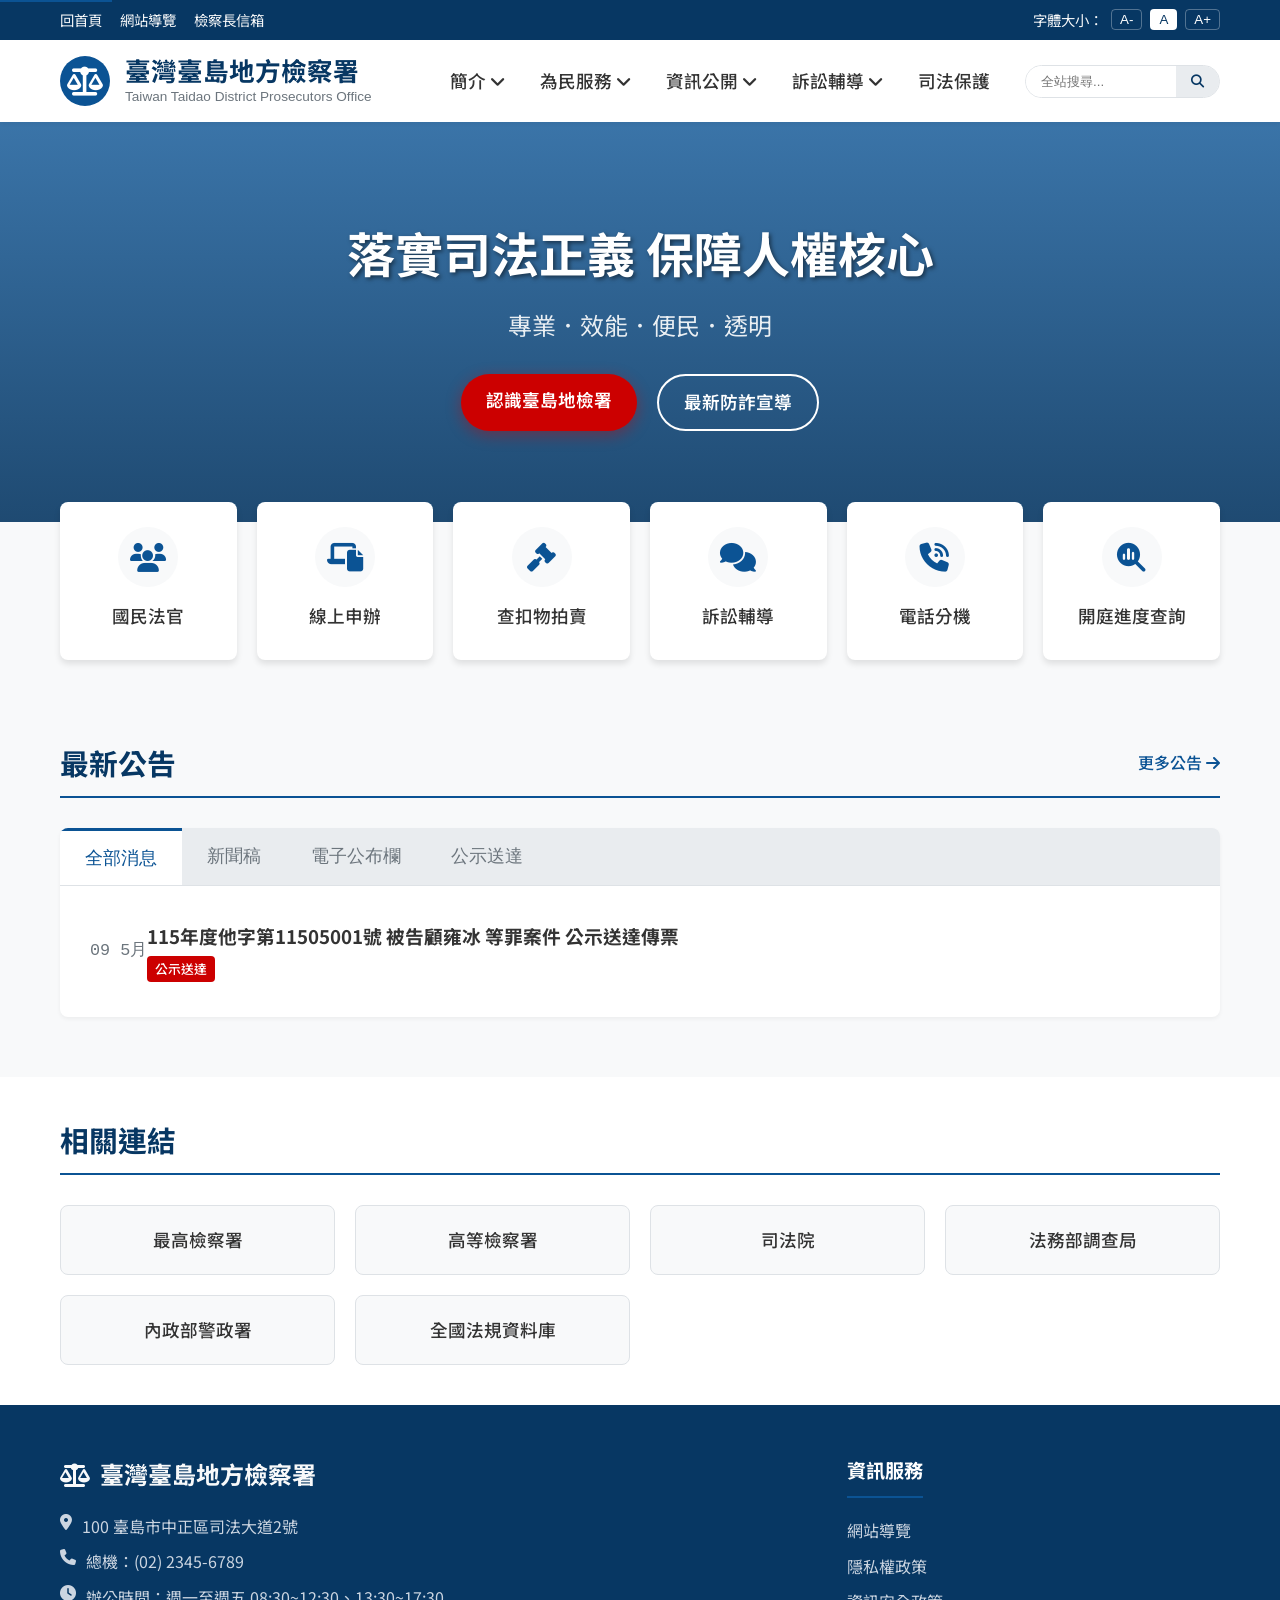
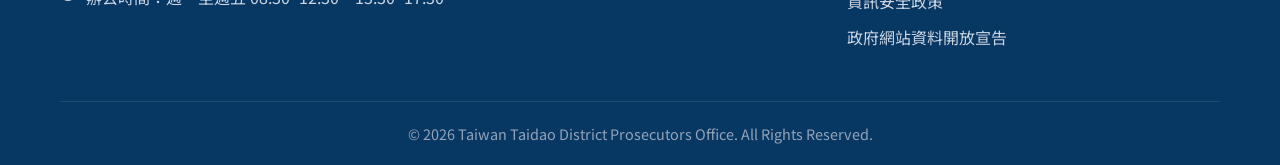
==== index.html @ 6222ab14 "Add files via upload" ====
<!DOCTYPE html>
<html lang="zh-TW">
<head>
    <meta charset="UTF-8">
    <meta name="viewport" content="width=device-width, initial-scale=1.0">
    <title>臺灣臺島地方檢察署</title>
    <link rel="stylesheet" href="styles.css">
    <link href="https://fonts.googleapis.com/css2?family=Noto+Sans+TC:wght@300;400;500;700&display=swap" rel="stylesheet">
    <link rel="stylesheet" href="https://cdnjs.cloudflare.com/ajax/libs/font-awesome/6.4.0/css/all.min.css">
</head>
<body>
    <a href="#main-content" class="skip-link">跳至主內容區</a>

    <header class="main-header">
        <div class="top-bar">
            <div class="container top-bar-inner">
                <div class="top-links">
                    <a href="index.html">回首頁</a>
                    <a href="content.html?page=sitemap">網站導覽</a>
                    <a href="contact.html">檢察長信箱</a>
                </div>
                <div class="font-size-controls">
                    <span>字體大小：</span>
                    <button class="font-btn" data-size="small">A-</button>
                    <button class="font-btn active" data-size="medium">A</button>
                    <button class="font-btn" data-size="large">A+</button>
                </div>
            </div>
        </div>
        <div class="nav-container container">
            <a href="index.html" class="logo">
                <div class="logo-img-placeholder">
                    <i class="fa-solid fa-scale-balanced"></i>
                </div>
                <div class="logo-text">
                    <h1>臺灣臺島地方檢察署</h1>
                    <p>Taiwan Taidao District Prosecutors Office</p>
                </div>
            </a>
            <nav class="main-nav">
                <ul class="nav-menu">
                    <li class="dropdown">
                        <a href="content.html?page=intro">簡介 <i class="fa-solid fa-angle-down"></i></a>
                        <ul class="dropdown-menu">
                            <li><a href="content.html?page=business">檢察業務簡介</a></li>
                            <li><a href="content.html?page=chief">檢察長介紹</a></li>
                            <li><a href="content.html?page=history">歷史沿革</a></li>
                            <li><a href="organization.html">機關組織與人員名冊</a></li>
                        </ul>
                    </li>
                    <li class="dropdown">
                        <a href="content.html?page=service">為民服務 <i class="fa-solid fa-angle-down"></i></a>
                        <ul class="dropdown-menu">
                            <li><a href="content.html?page=service_center">為民服務中心</a></li>
                            <li><a href="content.html?page=online">線上申辦服務</a></li>
                            <li><a href="court_status.html">開庭進度查詢</a></li>
                            <li><a href="content.html?page=survey">問卷調查</a></li>
                        </ul>
                    </li>
                    <li class="dropdown">
                        <a href="list.html?type=info">資訊公開 <i class="fa-solid fa-angle-down"></i></a>
                        <ul class="dropdown-menu">
                            <li><a href="list.html?type=news">新聞稿及澄清專區</a></li>
                            <li><a href="list.html?type=board">電子公布欄</a></li>
                            <li><a href="list.html?type=notice">公示送達</a></li>
                            <li><a href="list.html?type=auction">查扣物拍賣專區</a></li>
                        </ul>
                    </li>
                    <li class="dropdown">
                        <a href="content.html?page=counseling">訴訟輔導 <i class="fa-solid fa-angle-down"></i></a>
                        <ul class="dropdown-menu">
                            <li><a href="content.html?page=counseling_detail">訴訟程序介紹及輔導</a></li>
                            <li><a href="list.html?type=downloads">書狀例稿下載</a></li>
                            <li><a href="content.html?page=faq">常見問題</a></li>
                        </ul>
                    </li>
                    <li><a href="content.html?page=protection" style="display:block; padding: 10px 15px; color: var(--text-main); text-decoration: none; font-weight: 500; font-size: 1.1rem;">司法保護</a></li>
                </ul>
                <div class="search-box">
                    <input type="text" placeholder="全站搜尋..." aria-label="全站搜尋">
                    <button aria-label="搜尋"><i class="fa-solid fa-search"></i></button>
                </div>
            </nav>
        </div>
    </header>

    <main id="main-content">
        <!-- Hero Banner -->
        <section class="hero-banner">
            <div class="banner-content container">
                <h2>落實司法正義 保障人權核心</h2>
                <p>專業．效能．便民．透明</p>
                <div class="banner-actions">
                    <a href="content.html?page=intro" class="btn-primary">認識臺島地檢署</a>
                    <a href="content.html?page=antifraud" class="btn-secondary">最新防詐宣導</a>
                </div>
            </div>
        </section>

        <!-- Quick Services -->
        <section class="quick-services-section">
            <div class="container">
                <div class="quick-services">
                    <a href="content.html?page=citizen_judge" class="service-card">
                        <div class="service-icon"><i class="fa-solid fa-users"></i></div>
                        <h3>國民法官</h3>
                    </a>
                    <a href="content.html?page=online" class="service-card">
                        <div class="service-icon"><i class="fa-solid fa-laptop-file"></i></div>
                        <h3>線上申辦</h3>
                    </a>
                    <a href="list.html?type=auction" class="service-card">
                        <div class="service-icon"><i class="fa-solid fa-gavel"></i></div>
                        <h3>查扣物拍賣</h3>
                    </a>
                    <a href="content.html?page=counseling" class="service-card">
                        <div class="service-icon"><i class="fa-solid fa-comments"></i></div>
                        <h3>訴訟輔導</h3>
                    </a>
                    <a href="directory.html" class="service-card">
                        <div class="service-icon"><i class="fa-solid fa-phone-volume"></i></div>
                        <h3>電話分機</h3>
                    </a>
                    <a href="court_status.html" class="service-card">
                        <div class="service-icon"><i class="fa-solid fa-magnifying-glass-chart"></i></div>
                        <h3>開庭進度查詢</h3>
                    </a>
                </div>
            </div>
        </section>

        <!-- News Section -->
        <section class="news-section">
            <div class="container">
                <div class="section-header">
                    <h2>最新公告</h2>
                    <a href="list.html?type=all" class="view-all">更多公告 <i class="fa-solid fa-arrow-right"></i></a>
                </div>
                
                <div class="news-container">
                    <div class="news-tabs">
                        <button class="tab-btn active" data-target="tab-all">全部消息</button>
                        <button class="tab-btn" data-target="tab-news">新聞稿</button>
                        <button class="tab-btn" data-target="tab-board">電子公布欄</button>
                        <button class="tab-btn" data-target="tab-notice">公示送達</button>
                    </div>
                    
                    <div class="news-content active" id="tab-all">
                        <div class="news-list">
                            <a href="#" class="news-item" style="display: flex; text-decoration: none;">
                                <div class="news-date">
                                    <span class="day">09</span>
                                    <span class="month">5月</span>
                                </div>
                                <div class="news-text">
                                    <h3>115年度他字第11505001號 被告顧雍冰 等罪案件 公示送達傳票</h3>
                                    <span class="tag notice" style="display:inline-block; background-color:var(--secondary-color); color:white; padding:3px 8px; border-radius:4px; font-size:0.8rem; margin-top:5px;">公示送達</span>
                                </div>
                            </a>
                        </div>
                    </div>
                </div>
            </div>
        </section>
        
        <!-- Useful Links -->
        <section class="links-section">
            <div class="container">
                <div class="section-header">
                    <h2>相關連結</h2>
                </div>
                <div class="links-grid">
                    <a href="#" class="link-card">最高檢察署</a>
                    <a href="#" class="link-card">高等檢察署</a>
                    <a href="https://www.judicial.gov.tw/" target="_blank" class="link-card">司法院</a>
                    <a href="https://www.mjib.gov.tw/" target="_blank" class="link-card">法務部調查局</a>
                    <a href="https://police.taidao-police.com/" target="_blank" class="link-card">內政部警政署</a>
                    <a href="https://law.moj.gov.tw/" target="_blank" class="link-card">全國法規資料庫</a>
                </div>
            </div>
        </section>
    </main>

    <footer class="site-footer">
        <div class="container">
            <div class="footer-grid">
                <div class="footer-info">
                    <div class="footer-logo">
                        <i class="fa-solid fa-scale-balanced"></i>
                        <span>臺灣臺島地方檢察署</span>
                    </div>
                    <ul class="contact-list">
                        <li><i class="fa-solid fa-location-dot"></i> 100 臺島市中正區司法大道2號</li>
                        <li><i class="fa-solid fa-phone"></i> 總機：(02) 2345-6789</li>
                        <li><i class="fa-solid fa-clock"></i> 辦公時間：週一至週五 08:30~12:30、13:30~17:30</li>
                    </ul>
                </div>
                <div class="footer-links">
                    <h3>資訊服務</h3>
                    <ul>
                        <li><a href="content.html?page=sitemap">網站導覽</a></li>
                        <li><a href="content.html?page=privacy">隱私權政策</a></li>
                        <li><a href="content.html?page=security">資訊安全政策</a></li>
                        <li><a href="content.html?page=open_data">政府網站資料開放宣告</a></li>
                    </ul>
                </div>
            </div>
            <div class="footer-bottom">
                <p>&copy; 2026 Taiwan Taidao District Prosecutors Office. All Rights Reserved.</p>
            </div>
        </div>
    </footer>

    <script src="script.js"></script>
</body>
</html>
---- styles.css ----
:root {
    /* Colors based on traditional Taiwan government sites, modernized */
    --primary-color: #0b5394; /* Deep Blue */
    --primary-light: #3d85c6;
    --primary-dark: #073763;
    --secondary-color: #cc0000; /* Red accents */
    
    --bg-light: #f8f9fa;
    --bg-white: #ffffff;
    --bg-gray: #e9ecef;
    
    --text-main: #333333;
    --text-muted: #6c757d;
    --text-light: #f8f9fa;
    
    --border-color: #dee2e6;
    
    /* Tags */
    --tag-blue: #0d6efd;
    --tag-green: #198754;
    --tag-orange: #fd7e14;
    --tag-red: #dc3545;

    /* Styling */
    --radius-sm: 4px;
    --radius-md: 8px;
    --radius-lg: 12px;
    --shadow-sm: 0 2px 4px rgba(0,0,0,0.05);
    --shadow-md: 0 4px 6px rgba(0,0,0,0.1);
    --shadow-lg: 0 10px 15px rgba(0,0,0,0.1);
    
    --transition: 0.3s ease;
}

* {
    margin: 0;
    padding: 0;
    box-sizing: border-box;
}

html {
    scroll-behavior: smooth;
    font-size: 16px; /* Base font size for scalable typography */
}

/* Accessibility classes */
html.font-sm { font-size: 14px; }
html.font-lg { font-size: 18px; }

body {
    font-family: 'Noto Sans TC', -apple-system, BlinkMacSystemFont, "Segoe UI", Roboto, sans-serif;
    color: var(--text-main);
    background-color: var(--bg-light);
    line-height: 1.6;
}

.container {
    max-width: 1200px;
    margin: 0 auto;
    padding: 0 20px;
}

.skip-link {
    position: absolute;
    top: -40px;
    left: 0;
    background: var(--primary-color);
    color: white;
    padding: 8px;
    z-index: 1000;
    transition: top 0.2s;
}

.skip-link:focus {
    top: 0;
}

/* Header & Top Bar */
.top-bar {
    background-color: var(--primary-dark);
    color: var(--text-light);
    font-size: 0.9rem;
}

.top-bar-inner {
    display: flex;
    justify-content: space-between;
    align-items: center;
    height: 40px;
}

.top-links a {
    color: var(--text-light);
    text-decoration: none;
    margin-right: 15px;
    transition: var(--transition);
}

.top-links a:hover {
    color: #9fc5e8;
}

.font-size-controls {
    display: flex;
    align-items: center;
    gap: 8px;
}

.font-btn {
    background: transparent;
    border: 1px solid rgba(255,255,255,0.3);
    color: white;
    cursor: pointer;
    padding: 2px 8px;
    border-radius: 4px;
}

.font-btn.active {
    background: white;
    color: var(--primary-dark);
}

/* Main Header */
.main-header {
    background-color: var(--bg-white);
    box-shadow: var(--shadow-sm);
    position: sticky;
    top: 0;
    z-index: 100;
}

.nav-container {
    display: flex;
    justify-content: space-between;
    align-items: center;
    padding: 15px 20px;
}

.logo {
    display: flex;
    align-items: center;
    gap: 15px;
    text-decoration: none;
}

.logo-img-placeholder {
    width: 50px;
    height: 50px;
    background-color: var(--primary-color);
    color: white;
    border-radius: 50%;
    display: flex;
    align-items: center;
    justify-content: center;
    font-size: 1.8rem;
}

.logo-text h1 {
    font-size: 1.6rem;
    font-weight: 700;
    color: var(--primary-dark);
    line-height: 1.2;
}

.logo-text p {
    font-size: 0.85rem;
    color: var(--text-muted);
    font-family: Arial, sans-serif;
}

/* Navigation */
.main-nav {
    display: flex;
    align-items: center;
    gap: 20px;
}

.nav-menu {
    display: flex;
    list-style: none;
    gap: 5px;
}

.nav-menu > li > a {
    display: block;
    padding: 10px 15px;
    color: var(--text-main);
    text-decoration: none;
    font-weight: 500;
    font-size: 1.1rem;
    border-radius: var(--radius-sm);
    transition: var(--transition);
}

.nav-menu > li > a:hover {
    color: var(--primary-color);
    background-color: var(--bg-gray);
}

.dropdown {
    position: relative;
}

.dropdown-menu {
    position: absolute;
    top: 100%;
    left: 0;
    background-color: var(--bg-white);
    box-shadow: var(--shadow-md);
    border-radius: var(--radius-md);
    border: 1px solid var(--border-color);
    list-style: none;
    min-width: 200px;
    opacity: 0;
    visibility: hidden;
    transform: translateY(10px);
    transition: var(--transition);
    z-index: 100;
}

.dropdown:hover .dropdown-menu {
    opacity: 1;
    visibility: visible;
    transform: translateY(0);
}

.dropdown-menu li a {
    display: block;
    padding: 12px 20px;
    color: var(--text-main);
    text-decoration: none;
    border-bottom: 1px solid var(--bg-gray);
    transition: background-color 0.2s;
}

.dropdown-menu li:last-child a {
    border-bottom: none;
}

.dropdown-menu li a:hover {
    background-color: var(--bg-light);
    color: var(--primary-color);
}

/* Search Box */
.search-box {
    display: flex;
    border: 1px solid var(--border-color);
    border-radius: 20px;
    overflow: hidden;
}

.search-box input {
    border: none;
    padding: 8px 15px;
    outline: none;
    width: 150px;
    transition: width var(--transition);
}

.search-box input:focus {
    width: 200px;
}

.search-box button {
    background: var(--bg-gray);
    border: none;
    padding: 0 15px;
    cursor: pointer;
    color: var(--primary-dark);
}

/* Hero Banner */
.hero-banner {
    background: linear-gradient(rgba(11, 83, 148, 0.8), rgba(7, 55, 99, 0.9)), url('https://images.unsplash.com/photo-1505664177922-9961c470bbbf?q=80&w=2000&auto=format&fit=crop') center/cover;
    height: 400px;
    display: flex;
    align-items: center;
    color: white;
}

.banner-content {
    text-align: center;
}

.banner-content h2 {
    font-size: 3rem;
    font-weight: 700;
    margin-bottom: 15px;
    text-shadow: 2px 2px 4px rgba(0,0,0,0.5);
}

.banner-content p {
    font-size: 1.5rem;
    margin-bottom: 30px;
    opacity: 0.9;
}

.banner-actions {
    display: flex;
    gap: 20px;
    justify-content: center;
}

.btn-primary, .btn-secondary {
    padding: 12px 25px;
    border-radius: 30px;
    text-decoration: none;
    font-weight: 600;
    font-size: 1.1rem;
    transition: var(--transition);
}

.btn-primary {
    background-color: var(--secondary-color);
    color: white;
    box-shadow: 0 4px 15px rgba(204, 0, 0, 0.4);
}

.btn-primary:hover {
    background-color: #a30000;
    transform: translateY(-2px);
}

.btn-secondary {
    background-color: transparent;
    color: white;
    border: 2px solid white;
}

.btn-secondary:hover {
    background-color: white;
    color: var(--primary-dark);
}

/* Quick Services */
.quick-services-section {
    padding: 40px 0;
    margin-top: -60px;
    position: relative;
    z-index: 10;
}

.quick-services {
    display: grid;
    grid-template-columns: repeat(auto-fit, minmax(150px, 1fr));
    gap: 20px;
}

.service-card {
    background-color: var(--bg-white);
    border-radius: var(--radius-md);
    padding: 25px 15px;
    text-align: center;
    text-decoration: none;
    color: var(--text-main);
    box-shadow: var(--shadow-md);
    transition: var(--transition);
    border-bottom: 4px solid transparent;
}

.service-card:hover {
    transform: translateY(-5px);
    box-shadow: var(--shadow-lg);
    border-bottom-color: var(--primary-color);
}

.service-icon {
    width: 60px;
    height: 60px;
    margin: 0 auto 15px;
    background-color: var(--bg-light);
    border-radius: 50%;
    display: flex;
    align-items: center;
    justify-content: center;
    font-size: 1.8rem;
    color: var(--primary-color);
    transition: var(--transition);
}

.service-card:hover .service-icon {
    background-color: var(--primary-color);
    color: white;
}

.service-card h3 {
    font-size: 1.1rem;
    font-weight: 500;
}

/* News Section */
.news-section {
    padding: 40px 0 60px;
}

.section-header {
    display: flex;
    justify-content: space-between;
    align-items: center;
    margin-bottom: 30px;
    border-bottom: 2px solid var(--primary-color);
    padding-bottom: 10px;
}

.section-header h2 {
    color: var(--primary-dark);
    font-size: 1.8rem;
}

.view-all {
    color: var(--primary-color);
    text-decoration: none;
    font-weight: 500;
}

.view-all:hover {
    text-decoration: underline;
}

.news-container {
    background-color: var(--bg-white);
    border-radius: var(--radius-md);
    box-shadow: var(--shadow-sm);
    overflow: hidden;
}

.news-tabs {
    display: flex;
    background-color: var(--bg-gray);
    border-bottom: 1px solid var(--border-color);
}

.tab-btn {
    padding: 15px 25px;
    border: none;
    background: transparent;
    font-size: 1.1rem;
    font-weight: 500;
    color: var(--text-muted);
    cursor: pointer;
    transition: var(--transition);
}

.tab-btn.active {
    background-color: var(--bg-white);
    color: var(--primary-color);
    border-top: 3px solid var(--primary-color);
}

.news-content {
    display: none;
    padding: 20px;
}

.news-content.active {
    display: block;
}

.news-item {
    display: flex;
    align-items: center;
    padding: 15px 10px;
    border-bottom: 1px dashed var(--border-color);
    text-decoration: none;
    color: var(--text-main);
    transition: var(--transition);
}

.news-item:last-child {
    border-bottom: none;
}

.news-item:hover {
    background-color: var(--bg-light);
    transform: translateX(5px);
}

.news-meta {
    display: flex;
    align-items: center;
    gap: 15px;
    min-width: 200px;
}

.news-date {
    color: var(--text-muted);
    font-family: monospace;
    font-size: 1.05rem;
}

.tag {
    padding: 3px 8px;
    border-radius: 4px;
    font-size: 0.85rem;
    font-weight: 500;
    color: white;
}

.tag-blue { background-color: var(--tag-blue); }
.tag-green { background-color: var(--tag-green); }
.tag-orange { background-color: var(--tag-orange); }
.tag-red { background-color: var(--tag-red); }

.news-title {
    font-size: 1.1rem;
    font-weight: 400;
    overflow: hidden;
    text-overflow: ellipsis;
    white-space: nowrap;
}

.news-item:hover .news-title {
    color: var(--primary-color);
}

/* Links Section */
.links-section {
    padding: 40px 0;
    background-color: var(--bg-white);
}

.links-grid {
    display: grid;
    grid-template-columns: repeat(auto-fit, minmax(220px, 1fr));
    gap: 20px;
}

.link-card {
    display: block;
    text-align: center;
    padding: 20px 15px;
    background-color: var(--bg-light);
    border: 1px solid var(--border-color);
    border-radius: var(--radius-md);
    text-decoration: none;
    color: var(--text-main);
    font-weight: 500;
    font-size: 1.1rem;
    transition: var(--transition);
}

.link-card:hover {
    background-color: var(--primary-light);
    color: white;
    border-color: var(--primary-light);
    transform: translateY(-3px);
    box-shadow: var(--shadow-sm);
}

/* Footer */
.site-footer {
    background-color: var(--primary-dark);
    color: var(--text-light);
    padding: 50px 0 0;
}

.footer-grid {
    display: grid;
    grid-template-columns: 2fr 1fr;
    gap: 40px;
    margin-bottom: 40px;
}

.footer-logo {
    display: flex;
    align-items: center;
    gap: 10px;
    font-size: 1.5rem;
    font-weight: 700;
    margin-bottom: 20px;
}

.contact-list {
    list-style: none;
}

.contact-list li {
    margin-bottom: 10px;
    display: flex;
    gap: 10px;
    align-items: flex-start;
    color: #cbd5e1;
}

.footer-links h3, .footer-qrcode h3 {
    font-size: 1.2rem;
    margin-bottom: 20px;
    color: white;
    border-bottom: 2px solid var(--primary-color);
    padding-bottom: 10px;
    display: inline-block;
}

.footer-links ul {
    list-style: none;
}

.footer-links li {
    margin-bottom: 10px;
}

.footer-links a {
    color: #cbd5e1;
    text-decoration: none;
    transition: var(--transition);
}

.footer-links a:hover {
    color: white;
    padding-left: 5px;
}

.social-icons {
    display: flex;
    gap: 15px;
}

.social-icons a {
    display: flex;
    align-items: center;
    justify-content: center;
    width: 40px;
    height: 40px;
    background-color: rgba(255,255,255,0.1);
    color: white;
    border-radius: 50%;
    font-size: 1.2rem;
    text-decoration: none;
    transition: var(--transition);
}

.social-icons a:hover {
    background-color: var(--primary-color);
    transform: translateY(-3px);
}

.footer-bottom {
    text-align: center;
    padding: 20px 0;
    border-top: 1px solid rgba(255,255,255,0.1);
    color: #94a3b8;
    font-size: 0.9rem;
}

/* Responsive */
@media (max-width: 992px) {
    .nav-menu { display: none; }
    .hero-banner h2 { font-size: 2.2rem; }
    .footer-grid { grid-template-columns: 1fr; gap: 30px; }
    .news-item { flex-direction: column; align-items: flex-start; gap: 5px; }
}
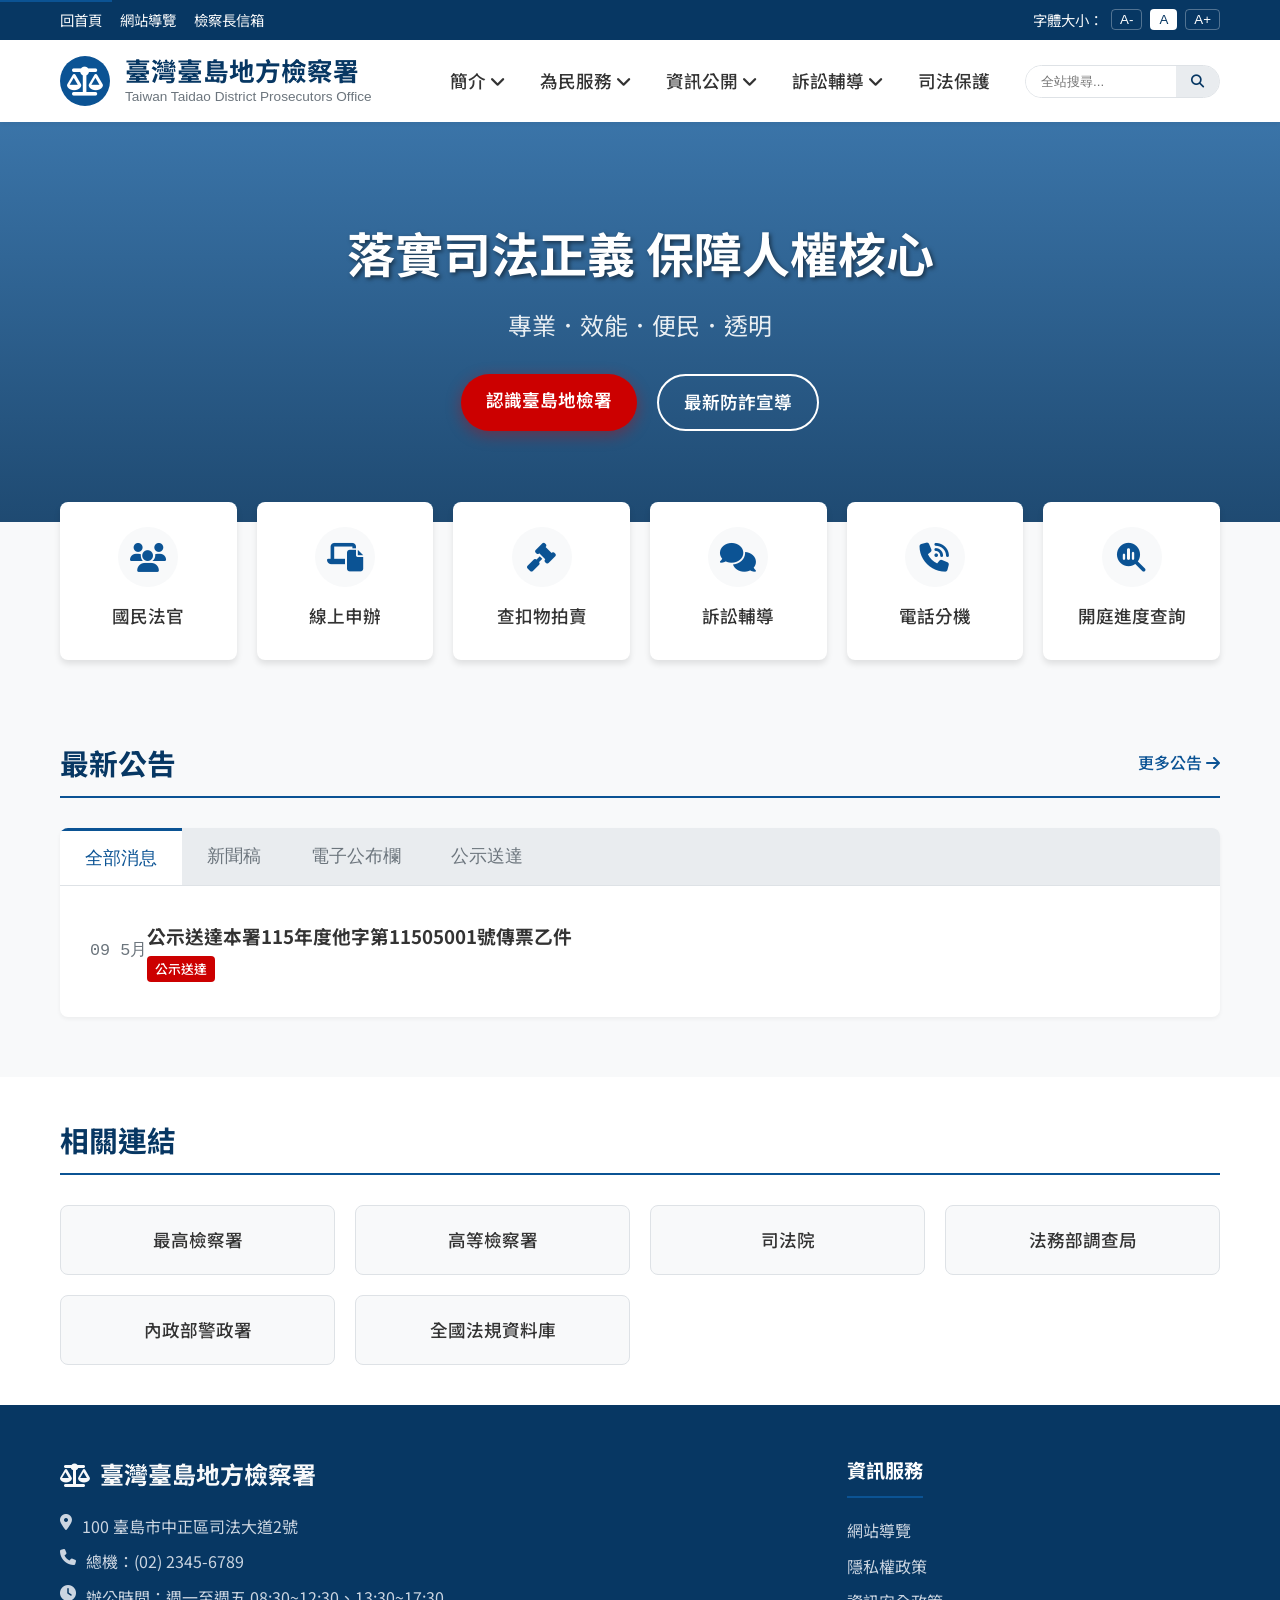
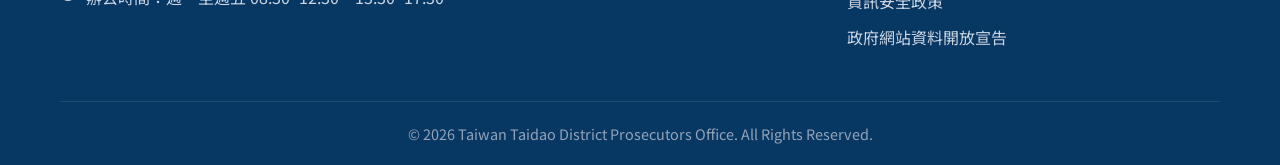
==== commit 5516fbe7: "Add files via upload" ====
--- a/index.html
+++ b/index.html
@@ -153,7 +153,7 @@
                                     <span class="month">5月</span>
                                 </div>
                                 <div class="news-text">
-                                    <h3>115年度他字第11505001號 被告顧雍冰 等罪案件 公示送達傳票</h3>
+                                    <h3>公示送達本署115年度他字第11505001號傳票乙件</h3>
                                     <span class="tag notice" style="display:inline-block; background-color:var(--secondary-color); color:white; padding:3px 8px; border-radius:4px; font-size:0.8rem; margin-top:5px;">公示送達</span>
                                 </div>
                             </a>
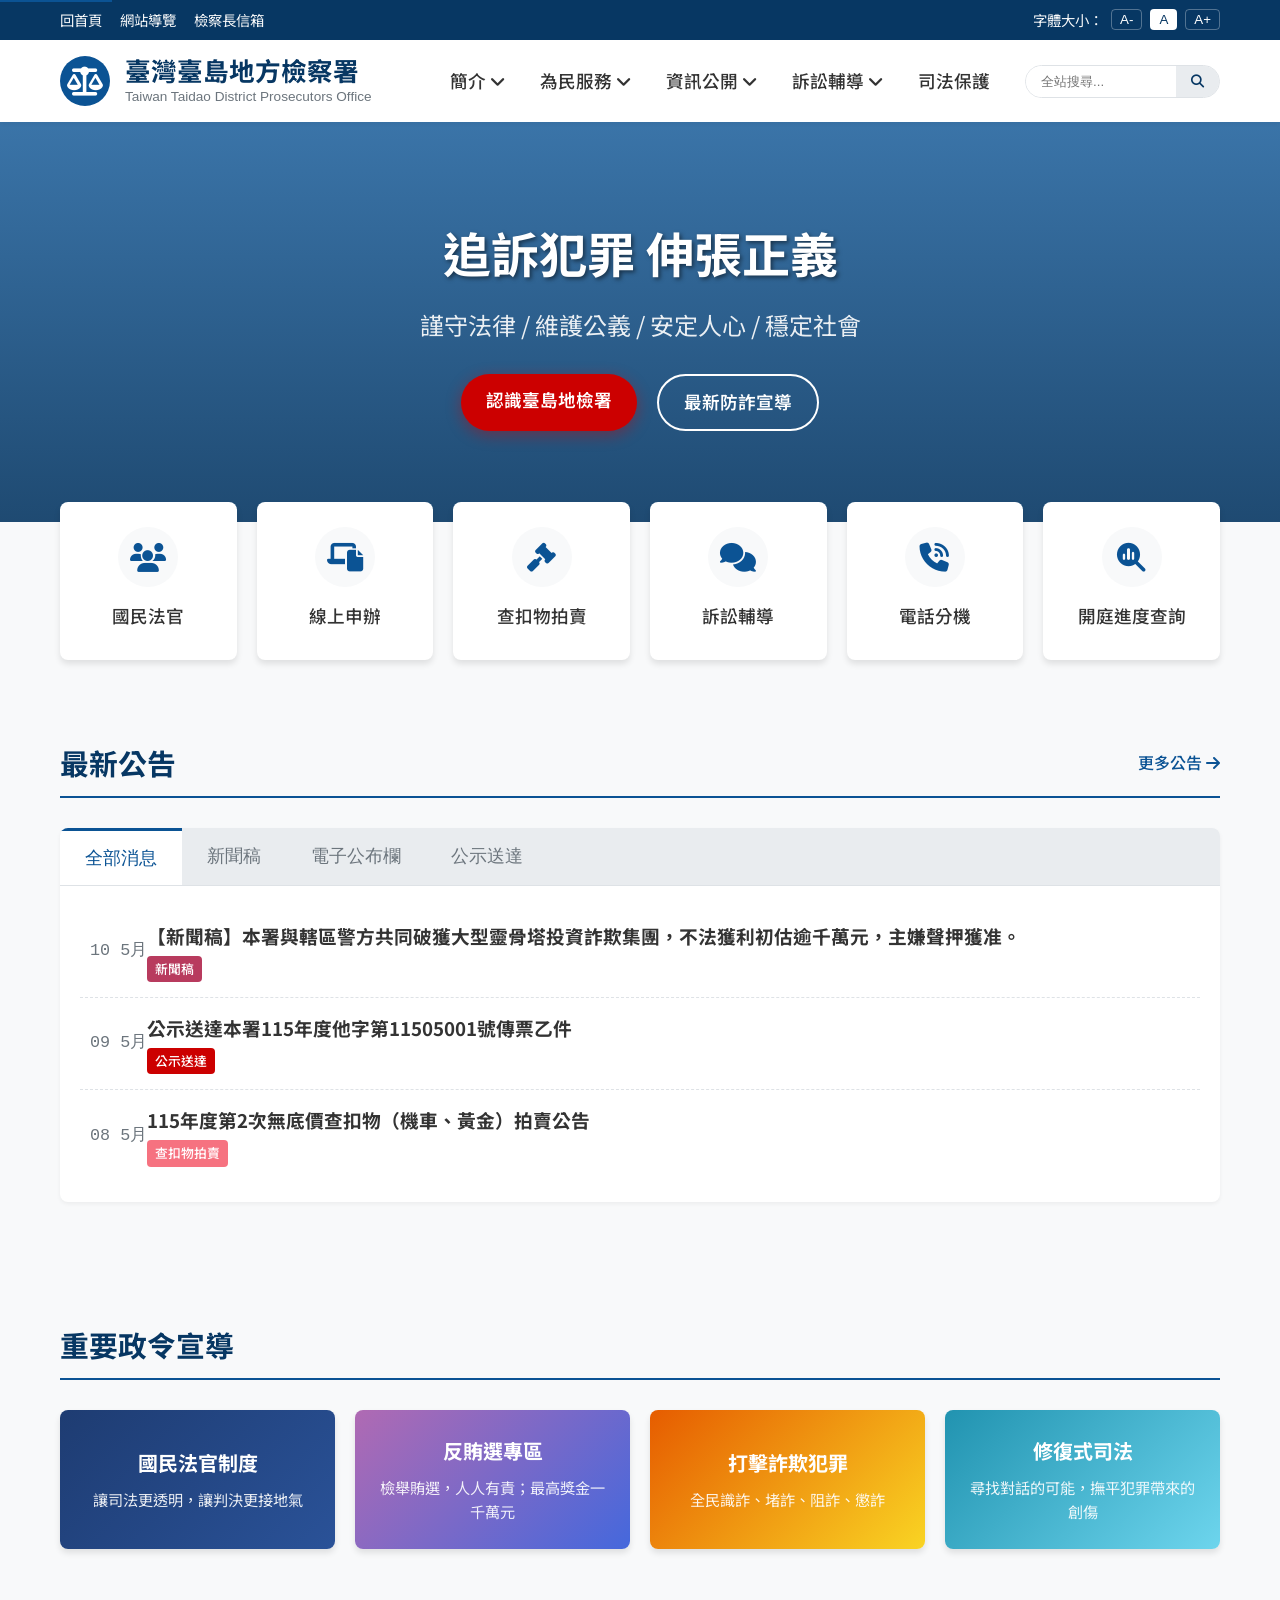
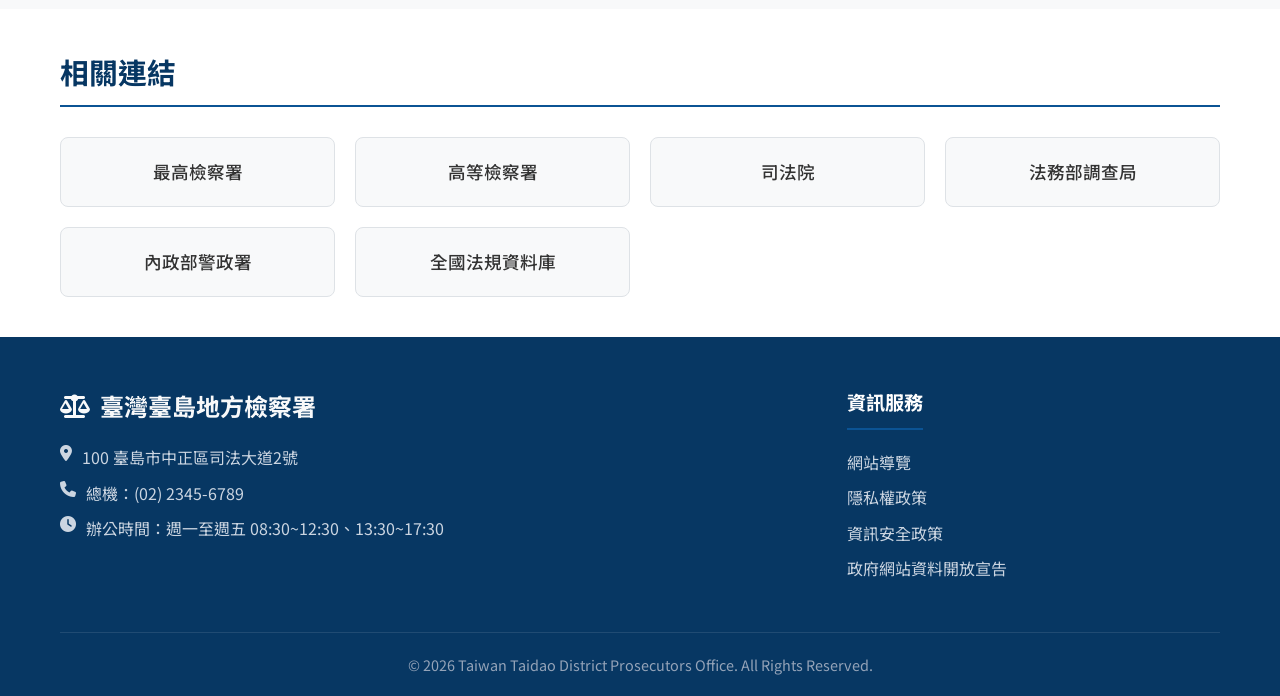
==== commit 884d3c70: "Add files via upload" ====
--- a/index.html
+++ b/index.html
@@ -88,8 +88,8 @@
         <!-- Hero Banner -->
         <section class="hero-banner">
             <div class="banner-content container">
-                <h2>落實司法正義 保障人權核心</h2>
-                <p>專業．效能．便民．透明</p>
+                <h2>追訴犯罪 伸張正義</h2>
+                <p>謹守法律 / 維護公義 / 安定人心 / 穩定社會</p>
                 <div class="banner-actions">
                     <a href="content.html?page=intro" class="btn-primary">認識臺島地檢署</a>
                     <a href="content.html?page=antifraud" class="btn-secondary">最新防詐宣導</a>
@@ -147,7 +147,17 @@
                     
                     <div class="news-content active" id="tab-all">
                         <div class="news-list">
-                            <a href="#" class="news-item" style="display: flex; text-decoration: none;">
+                            <a href="list.html?type=news" class="news-item" style="display: flex; text-decoration: none;">
+                                <div class="news-date">
+                                    <span class="day">10</span>
+                                    <span class="month">5月</span>
+                                </div>
+                                <div class="news-text">
+                                    <h3>【新聞稿】本署與轄區警方共同破獲大型靈骨塔投資詐欺集團，不法獲利初估逾千萬元，主嫌聲押獲准。</h3>
+                                    <span class="tag news" style="display:inline-block; background-color:#b83b5e; color:white; padding:3px 8px; border-radius:4px; font-size:0.8rem; margin-top:5px;">新聞稿</span>
+                                </div>
+                            </a>
+                            <a href="list.html?type=notice" class="news-item" style="display: flex; text-decoration: none;">
                                 <div class="news-date">
                                     <span class="day">09</span>
                                     <span class="month">5月</span>
@@ -157,12 +167,49 @@
                                     <span class="tag notice" style="display:inline-block; background-color:var(--secondary-color); color:white; padding:3px 8px; border-radius:4px; font-size:0.8rem; margin-top:5px;">公示送達</span>
                                 </div>
                             </a>
+                            <a href="list.html?type=auction" class="news-item" style="display: flex; text-decoration: none;">
+                                <div class="news-date">
+                                    <span class="day">08</span>
+                                    <span class="month">5月</span>
+                                </div>
+                                <div class="news-text">
+                                    <h3>115年度第2次無底價查扣物（機車、黃金）拍賣公告</h3>
+                                    <span class="tag board" style="display:inline-block; background-color:#f67280; color:white; padding:3px 8px; border-radius:4px; font-size:0.8rem; margin-top:5px;">查扣物拍賣</span>
+                                </div>
+                            </a>
                         </div>
                     </div>
                 </div>
             </div>
         </section>
         
+        <!-- Campaign Section -->
+        <section class="campaign-section" style="padding: 60px 0; background-color: #f8f9fa;">
+            <div class="container">
+                <div class="section-header">
+                    <h2>重要政令宣導</h2>
+                </div>
+                <div class="campaign-grid" style="display: grid; grid-template-columns: repeat(auto-fit, minmax(240px, 1fr)); gap: 20px;">
+                    <a href="content.html?page=citizen_judge" class="campaign-card" style="border-radius: 8px; padding: 25px 20px; text-align: center; text-decoration: none; color: white; display: flex; flex-direction: column; justify-content: center; min-height: 120px; box-shadow: 0 4px 6px rgba(0,0,0,0.1); background: linear-gradient(135deg, #1e3c72 0%, #2a5298 100%); transition: transform 0.2s;" onmouseover="this.style.transform='scale(1.03)'" onmouseout="this.style.transform='scale(1)'">
+                        <h3 style="font-size: 1.25rem; margin-bottom: 8px; font-weight: 700;">國民法官制度</h3>
+                        <p style="font-size: 0.95rem; opacity: 0.9; margin: 0;">讓司法更透明，讓判決更接地氣</p>
+                    </a>
+                    <a href="list.html?type=info" class="campaign-card" style="border-radius: 8px; padding: 25px 20px; text-align: center; text-decoration: none; color: white; display: flex; flex-direction: column; justify-content: center; min-height: 120px; box-shadow: 0 4px 6px rgba(0,0,0,0.1); background: linear-gradient(135deg, #b06ab3 0%, #4568dc 100%); transition: transform 0.2s;" onmouseover="this.style.transform='scale(1.03)'" onmouseout="this.style.transform='scale(1)'">
+                        <h3 style="font-size: 1.25rem; margin-bottom: 8px; font-weight: 700;">反賄選專區</h3>
+                        <p style="font-size: 0.95rem; opacity: 0.9; margin: 0;">檢舉賄選，人人有責；最高獎金一千萬元</p>
+                    </a>
+                    <a href="content.html?page=antifraud" class="campaign-card" style="border-radius: 8px; padding: 25px 20px; text-align: center; text-decoration: none; color: white; display: flex; flex-direction: column; justify-content: center; min-height: 120px; box-shadow: 0 4px 6px rgba(0,0,0,0.1); background: linear-gradient(135deg, #e65c00 0%, #F9D423 100%); transition: transform 0.2s;" onmouseover="this.style.transform='scale(1.03)'" onmouseout="this.style.transform='scale(1)'">
+                        <h3 style="font-size: 1.25rem; margin-bottom: 8px; font-weight: 700;">打擊詐欺犯罪</h3>
+                        <p style="font-size: 0.95rem; opacity: 0.9; margin: 0;">全民識詐、堵詐、阻詐、懲詐</p>
+                    </a>
+                    <a href="content.html?page=protection" class="campaign-card" style="border-radius: 8px; padding: 25px 20px; text-align: center; text-decoration: none; color: white; display: flex; flex-direction: column; justify-content: center; min-height: 120px; box-shadow: 0 4px 6px rgba(0,0,0,0.1); background: linear-gradient(135deg, #2193b0 0%, #6dd5ed 100%); transition: transform 0.2s;" onmouseover="this.style.transform='scale(1.03)'" onmouseout="this.style.transform='scale(1)'">
+                        <h3 style="font-size: 1.25rem; margin-bottom: 8px; font-weight: 700;">修復式司法</h3>
+                        <p style="font-size: 0.95rem; opacity: 0.9; margin: 0;">尋找對話的可能，撫平犯罪帶來的創傷</p>
+                    </a>
+                </div>
+            </div>
+        </section>
+
         <!-- Useful Links -->
         <section class="links-section">
             <div class="container">
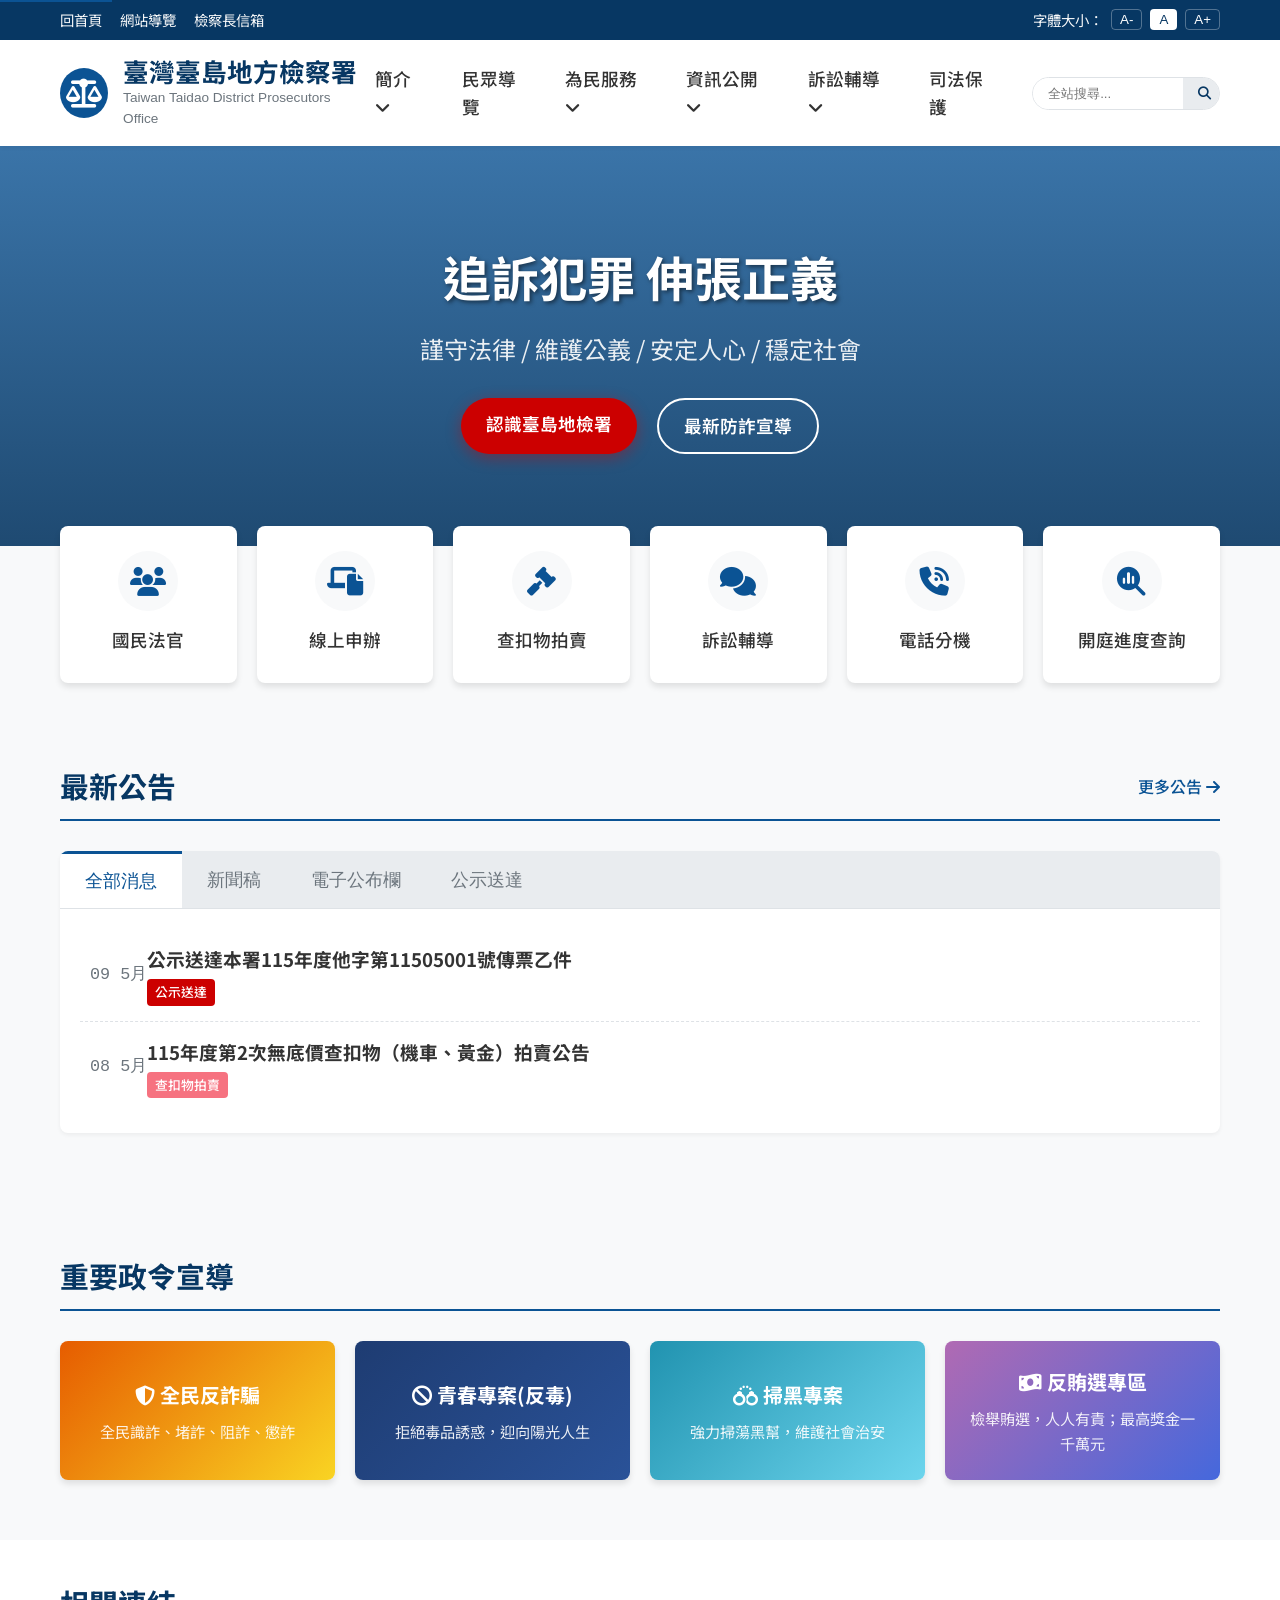
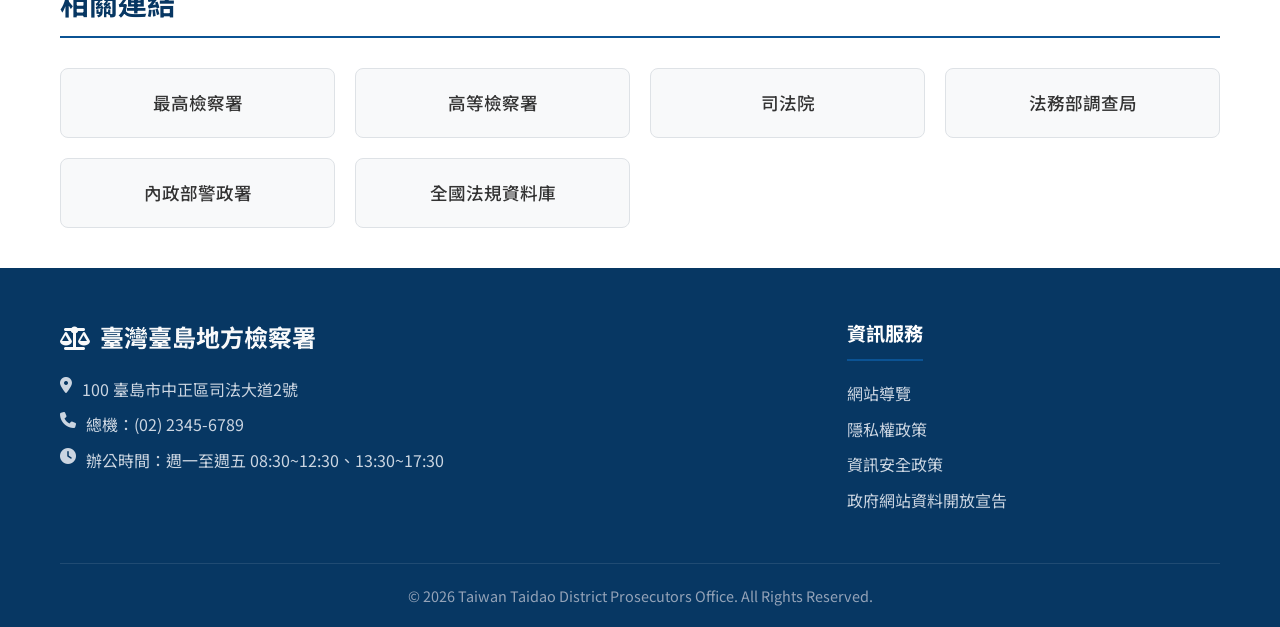
==== commit 00463244: "Add files via upload" ====
--- a/index.html
+++ b/index.html
@@ -48,6 +48,7 @@
                             <li><a href="organization.html">機關組織與人員名冊</a></li>
                         </ul>
                     </li>
+                    <li><a href="guide.html" style="display:block; padding: 10px 15px; color: var(--text-main); text-decoration: none; font-weight: 500; font-size: 1.1rem;">民眾導覽</a></li>
                     <li class="dropdown">
                         <a href="content.html?page=service">為民服務 <i class="fa-solid fa-angle-down"></i></a>
                         <ul class="dropdown-menu">
@@ -147,16 +148,7 @@
                     
                     <div class="news-content active" id="tab-all">
                         <div class="news-list">
-                            <a href="list.html?type=news" class="news-item" style="display: flex; text-decoration: none;">
-                                <div class="news-date">
-                                    <span class="day">10</span>
-                                    <span class="month">5月</span>
-                                </div>
-                                <div class="news-text">
-                                    <h3>【新聞稿】本署與轄區警方共同破獲大型靈骨塔投資詐欺集團，不法獲利初估逾千萬元，主嫌聲押獲准。</h3>
-                                    <span class="tag news" style="display:inline-block; background-color:#b83b5e; color:white; padding:3px 8px; border-radius:4px; font-size:0.8rem; margin-top:5px;">新聞稿</span>
-                                </div>
-                            </a>
+
                             <a href="list.html?type=notice" class="news-item" style="display: flex; text-decoration: none;">
                                 <div class="news-date">
                                     <span class="day">09</span>
@@ -190,21 +182,21 @@
                     <h2>重要政令宣導</h2>
                 </div>
                 <div class="campaign-grid" style="display: grid; grid-template-columns: repeat(auto-fit, minmax(240px, 1fr)); gap: 20px;">
-                    <a href="content.html?page=citizen_judge" class="campaign-card" style="border-radius: 8px; padding: 25px 20px; text-align: center; text-decoration: none; color: white; display: flex; flex-direction: column; justify-content: center; min-height: 120px; box-shadow: 0 4px 6px rgba(0,0,0,0.1); background: linear-gradient(135deg, #1e3c72 0%, #2a5298 100%); transition: transform 0.2s;" onmouseover="this.style.transform='scale(1.03)'" onmouseout="this.style.transform='scale(1)'">
-                        <h3 style="font-size: 1.25rem; margin-bottom: 8px; font-weight: 700;">國民法官制度</h3>
-                        <p style="font-size: 0.95rem; opacity: 0.9; margin: 0;">讓司法更透明，讓判決更接地氣</p>
+                    <a href="content.html?page=antifraud" class="campaign-card" style="border-radius: 8px; padding: 25px 20px; text-align: center; text-decoration: none; color: white; display: flex; flex-direction: column; justify-content: center; min-height: 120px; box-shadow: 0 4px 6px rgba(0,0,0,0.1); background: linear-gradient(135deg, #e65c00 0%, #F9D423 100%); transition: transform 0.2s;" onmouseover="this.style.transform='scale(1.03)'" onmouseout="this.style.transform='scale(1)'">
+                        <h3 style="font-size: 1.25rem; margin-bottom: 8px; font-weight: 700;"><i class="fa-solid fa-shield-halved"></i> 全民反詐騙</h3>
+                        <p style="font-size: 0.95rem; opacity: 0.9; margin: 0;">全民識詐、堵詐、阻詐、懲詐</p>
+                    </a>
+                    <a href="#" class="campaign-card" style="border-radius: 8px; padding: 25px 20px; text-align: center; text-decoration: none; color: white; display: flex; flex-direction: column; justify-content: center; min-height: 120px; box-shadow: 0 4px 6px rgba(0,0,0,0.1); background: linear-gradient(135deg, #1e3c72 0%, #2a5298 100%); transition: transform 0.2s;" onmouseover="this.style.transform='scale(1.03)'" onmouseout="this.style.transform='scale(1)'">
+                        <h3 style="font-size: 1.25rem; margin-bottom: 8px; font-weight: 700;"><i class="fa-solid fa-ban"></i> 青春專案(反毒)</h3>
+                        <p style="font-size: 0.95rem; opacity: 0.9; margin: 0;">拒絕毒品誘惑，迎向陽光人生</p>
+                    </a>
+                    <a href="#" class="campaign-card" style="border-radius: 8px; padding: 25px 20px; text-align: center; text-decoration: none; color: white; display: flex; flex-direction: column; justify-content: center; min-height: 120px; box-shadow: 0 4px 6px rgba(0,0,0,0.1); background: linear-gradient(135deg, #2193b0 0%, #6dd5ed 100%); transition: transform 0.2s;" onmouseover="this.style.transform='scale(1.03)'" onmouseout="this.style.transform='scale(1)'">
+                        <h3 style="font-size: 1.25rem; margin-bottom: 8px; font-weight: 700;"><i class="fa-solid fa-handcuffs"></i> 掃黑專案</h3>
+                        <p style="font-size: 0.95rem; opacity: 0.9; margin: 0;">強力掃蕩黑幫，維護社會治安</p>
                     </a>
                     <a href="list.html?type=info" class="campaign-card" style="border-radius: 8px; padding: 25px 20px; text-align: center; text-decoration: none; color: white; display: flex; flex-direction: column; justify-content: center; min-height: 120px; box-shadow: 0 4px 6px rgba(0,0,0,0.1); background: linear-gradient(135deg, #b06ab3 0%, #4568dc 100%); transition: transform 0.2s;" onmouseover="this.style.transform='scale(1.03)'" onmouseout="this.style.transform='scale(1)'">
-                        <h3 style="font-size: 1.25rem; margin-bottom: 8px; font-weight: 700;">反賄選專區</h3>
+                        <h3 style="font-size: 1.25rem; margin-bottom: 8px; font-weight: 700;"><i class="fa-solid fa-money-bill-wave"></i> 反賄選專區</h3>
                         <p style="font-size: 0.95rem; opacity: 0.9; margin: 0;">檢舉賄選，人人有責；最高獎金一千萬元</p>
-                    </a>
-                    <a href="content.html?page=antifraud" class="campaign-card" style="border-radius: 8px; padding: 25px 20px; text-align: center; text-decoration: none; color: white; display: flex; flex-direction: column; justify-content: center; min-height: 120px; box-shadow: 0 4px 6px rgba(0,0,0,0.1); background: linear-gradient(135deg, #e65c00 0%, #F9D423 100%); transition: transform 0.2s;" onmouseover="this.style.transform='scale(1.03)'" onmouseout="this.style.transform='scale(1)'">
-                        <h3 style="font-size: 1.25rem; margin-bottom: 8px; font-weight: 700;">打擊詐欺犯罪</h3>
-                        <p style="font-size: 0.95rem; opacity: 0.9; margin: 0;">全民識詐、堵詐、阻詐、懲詐</p>
-                    </a>
-                    <a href="content.html?page=protection" class="campaign-card" style="border-radius: 8px; padding: 25px 20px; text-align: center; text-decoration: none; color: white; display: flex; flex-direction: column; justify-content: center; min-height: 120px; box-shadow: 0 4px 6px rgba(0,0,0,0.1); background: linear-gradient(135deg, #2193b0 0%, #6dd5ed 100%); transition: transform 0.2s;" onmouseover="this.style.transform='scale(1.03)'" onmouseout="this.style.transform='scale(1)'">
-                        <h3 style="font-size: 1.25rem; margin-bottom: 8px; font-weight: 700;">修復式司法</h3>
-                        <p style="font-size: 0.95rem; opacity: 0.9; margin: 0;">尋找對話的可能，撫平犯罪帶來的創傷</p>
                     </a>
                 </div>
             </div>
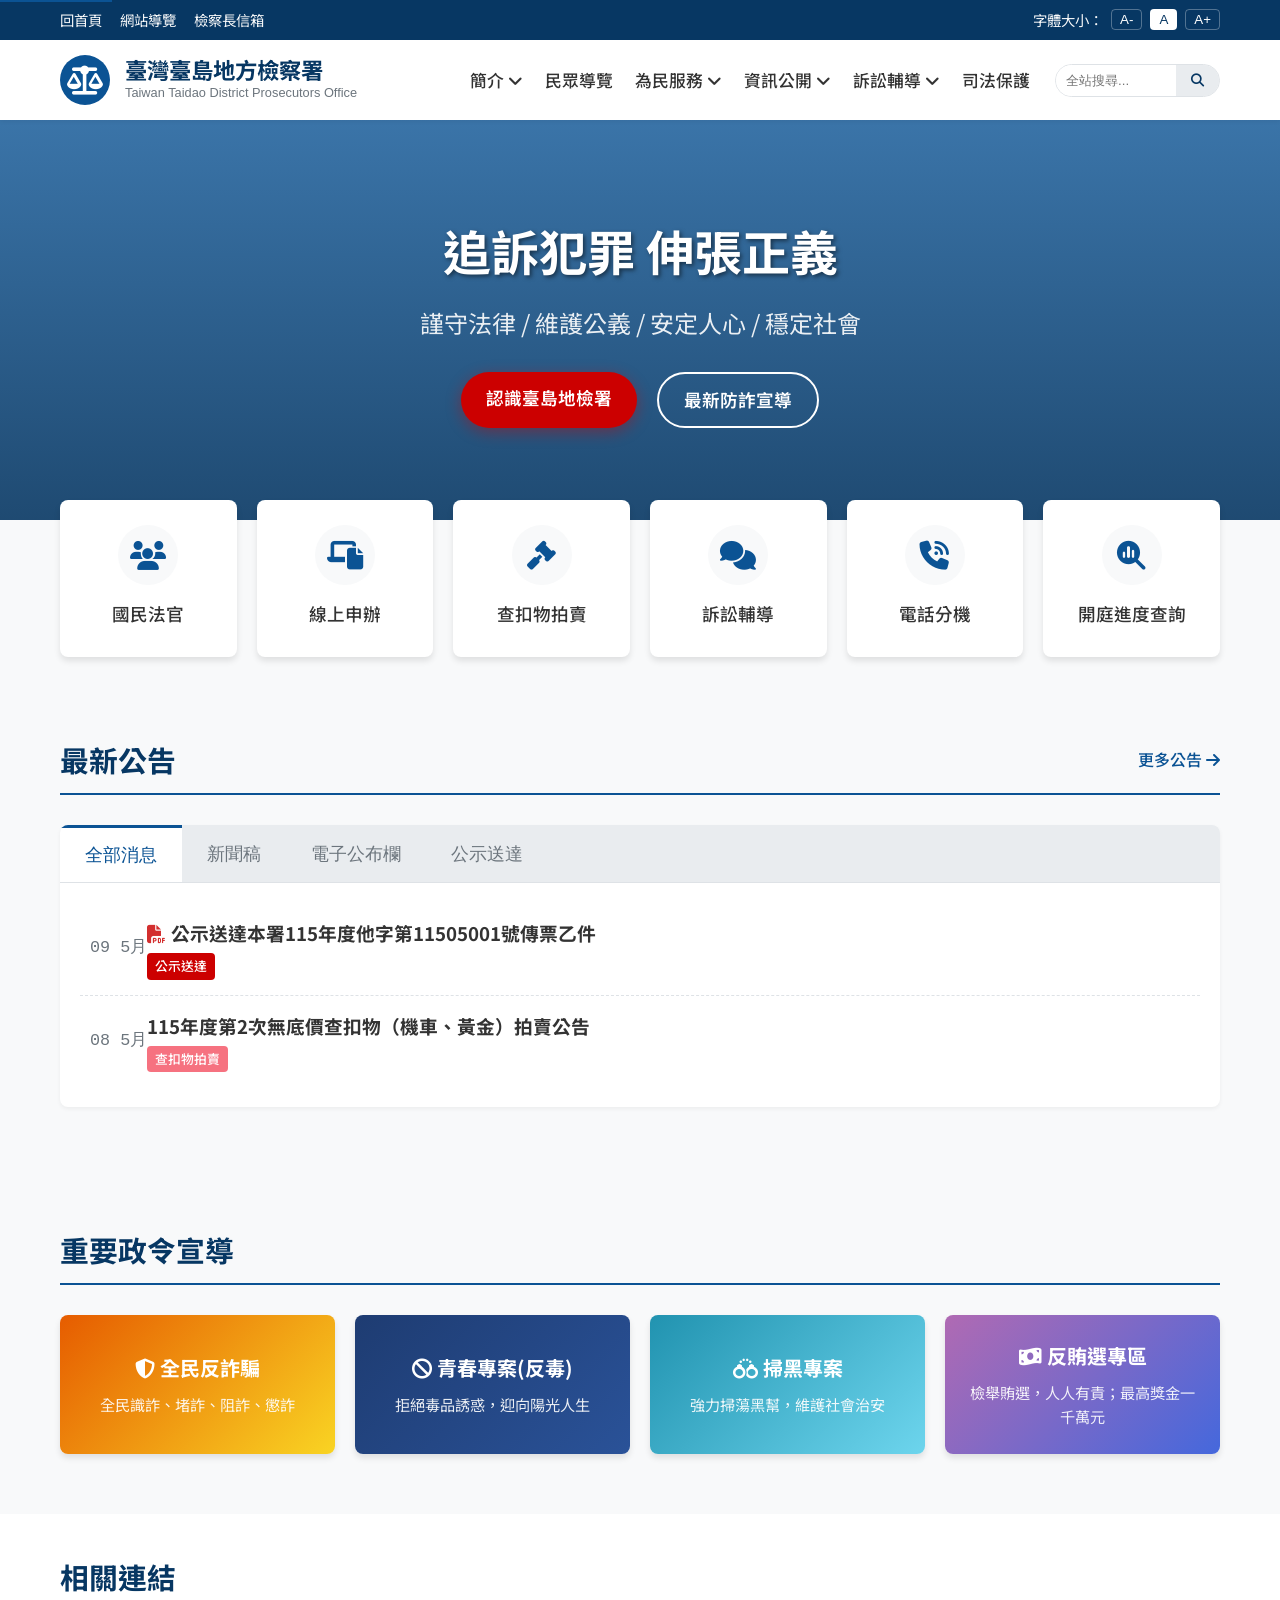
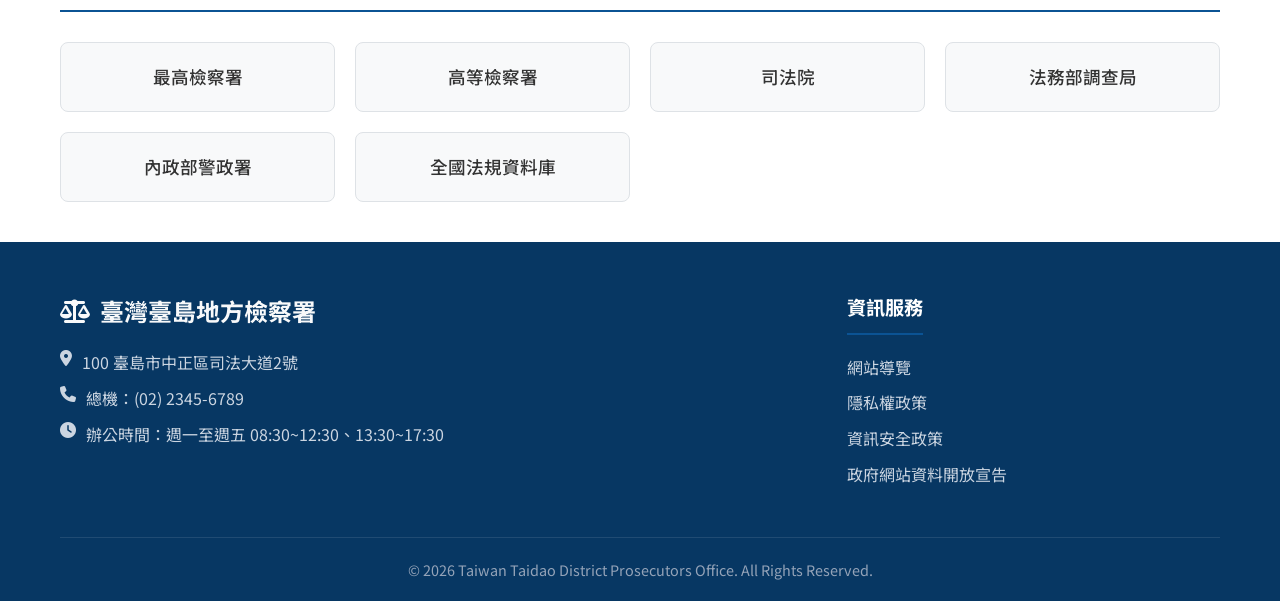
==== commit d0760d13: "Add files via upload" ====
--- a/index.html
+++ b/index.html
@@ -48,7 +48,7 @@
                             <li><a href="organization.html">機關組織與人員名冊</a></li>
                         </ul>
                     </li>
-                    <li><a href="guide.html" style="display:block; padding: 10px 15px; color: var(--text-main); text-decoration: none; font-weight: 500; font-size: 1.1rem;">民眾導覽</a></li>
+                    <li><a href="guide.html">民眾導覽</a></li>
                     <li class="dropdown">
                         <a href="content.html?page=service">為民服務 <i class="fa-solid fa-angle-down"></i></a>
                         <ul class="dropdown-menu">
@@ -75,7 +75,7 @@
                             <li><a href="content.html?page=faq">常見問題</a></li>
                         </ul>
                     </li>
-                    <li><a href="content.html?page=protection" style="display:block; padding: 10px 15px; color: var(--text-main); text-decoration: none; font-weight: 500; font-size: 1.1rem;">司法保護</a></li>
+                    <li><a href="protection.html">司法保護</a></li>
                 </ul>
                 <div class="search-box">
                     <input type="text" placeholder="全站搜尋..." aria-label="全站搜尋">
@@ -149,13 +149,13 @@
                     <div class="news-content active" id="tab-all">
                         <div class="news-list">
 
-                            <a href="list.html?type=notice" class="news-item" style="display: flex; text-decoration: none;">
+                            <a href="summons_11505001.pdf" target="_blank" class="news-item" style="display: flex; text-decoration: none;">
                                 <div class="news-date">
                                     <span class="day">09</span>
                                     <span class="month">5月</span>
                                 </div>
                                 <div class="news-text">
-                                    <h3>公示送達本署115年度他字第11505001號傳票乙件</h3>
+                                    <h3><i class="fa-solid fa-file-pdf" style="color: #d32f2f; margin-right: 5px;"></i>公示送達本署115年度他字第11505001號傳票乙件</h3>
                                     <span class="tag notice" style="display:inline-block; background-color:var(--secondary-color); color:white; padding:3px 8px; border-radius:4px; font-size:0.8rem; margin-top:5px;">公示送達</span>
                                 </div>
                             </a>
--- a/styles.css
+++ b/styles.css
@@ -156,40 +156,43 @@
 }
 
 .logo-text h1 {
-    font-size: 1.6rem;
+    font-size: 1.4rem;
     font-weight: 700;
     color: var(--primary-dark);
     line-height: 1.2;
+    white-space: nowrap;
 }
 
 .logo-text p {
-    font-size: 0.85rem;
+    font-size: 0.8rem;
     color: var(--text-muted);
     font-family: Arial, sans-serif;
+    white-space: nowrap;
 }
 
 /* Navigation */
 .main-nav {
     display: flex;
     align-items: center;
-    gap: 20px;
+    gap: 15px;
 }
 
 .nav-menu {
     display: flex;
     list-style: none;
-    gap: 5px;
+    gap: 2px;
 }
 
 .nav-menu > li > a {
     display: block;
-    padding: 10px 15px;
+    padding: 10px 10px;
     color: var(--text-main);
     text-decoration: none;
     font-weight: 500;
-    font-size: 1.1rem;
+    font-size: 1.05rem;
     border-radius: var(--radius-sm);
     transition: var(--transition);
+    white-space: nowrap;
 }
 
 .nav-menu > li > a:hover {
@@ -252,9 +255,9 @@
 
 .search-box input {
     border: none;
-    padding: 8px 15px;
+    padding: 8px 10px;
     outline: none;
-    width: 150px;
+    width: 120px;
     transition: width var(--transition);
 }
 
